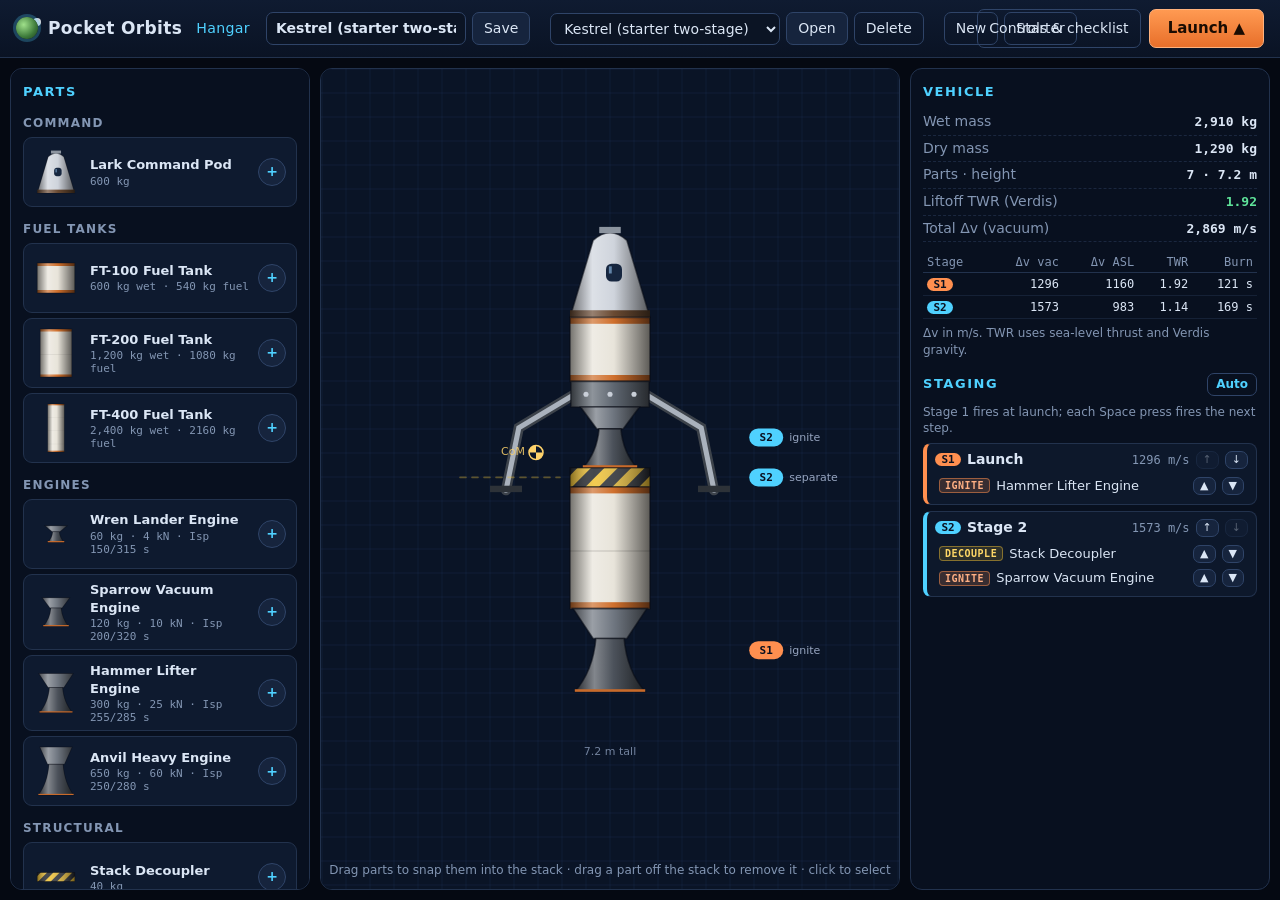
==== index.html @ 0698e521 "Pocket Orbits: browser spaceflight sandbox Build a rocket, launch it, stage into orbit, plan maneuve" ====
<!doctype html>
<html lang="en">
<head>
<meta charset="utf-8">
<meta name="viewport" content="width=device-width, initial-scale=1">
<title>Pocket Orbits</title>
<link rel="stylesheet" href="css/style.css">
</head>
<body>
<div id="app">

  <!-- ============================== HANGAR ============================== -->
  <section id="hangar" class="screen">
    <header class="bar">
      <div class="brand"><span class="logo"></span>Pocket Orbits <small>Hangar</small></div>
      <div class="design-controls">
        <input id="designName" maxlength="40" spellcheck="false" aria-label="Design name" placeholder="Design name">
        <button id="btnSave" title="Save this design in your browser (Ctrl+S)">Save</button>
        <span class="sep"></span>
        <select id="designSelect" aria-label="Saved designs and presets"></select>
        <button id="btnOpen">Open</button>
        <button id="btnDelete" class="ghost" title="Delete the selected saved design">Delete</button>
        <span class="sep"></span>
        <button id="btnNew" class="ghost">New</button>
        <button id="btnStarter" class="ghost" title="Load the ready-to-fly two-stage Kestrel">Starter</button>
      </div>
      <div class="bar-right">
        <button id="btnHelpH" class="ghost">Controls &amp; checklist</button>
        <button id="btnLaunch" class="primary">Launch ▲</button>
      </div>
    </header>
    <div class="hangar-body">
      <aside id="catalog" class="panel scroll"></aside>
      <main id="assembly">
        <canvas id="stackCanvas"></canvas>
        <div id="selToolbar" class="hidden">
          <button data-act="up" title="Move up (Alt+↑)">▲ Up</button>
          <button data-act="down" title="Move down (Alt+↓)">▼ Down</button>
          <button data-act="remove" class="danger" title="Remove (Delete)">✕ Remove</button>
        </div>
        <div class="assembly-hint">Drag parts to snap them into the stack · drag a part off the stack to remove it · click to select</div>
      </main>
      <aside id="info" class="panel scroll">
        <section><h2>Vehicle</h2><div id="stats"></div></section>
        <section><h2>Staging <button id="btnAutoStage" class="small ghost" title="Restore the default staging order">Auto</button></h2>
          <p class="note">Stage 1 fires at launch; each Space press fires the next step.</p>
          <div id="staging"></div></section>
        <section id="warnings"></section>
      </aside>
    </div>
    <div id="hangarToast" class="toast"></div>
    <canvas id="dragGhost" width="96" height="112"></canvas>
  </section>

  <!-- ============================== FLIGHT ============================== -->
  <section id="flight" class="screen hidden">
    <canvas id="view"></canvas>
    <div id="topbar">
      <div id="situation"></div>
      <div id="clock"></div>
      <div id="warpBox">
        <button id="wDown" title="Slower warp ( , )">◀◀</button>
        <div class="warp-mid"><b id="warpLabel">1×</b><small id="warpMode">real time</small></div>
        <button id="wUp" title="Faster warp ( . )">▶▶</button>
        <button id="wStop" class="small" title="Real time ( / )">1×</button>
        <div id="warpNote"></div>
      </div>
      <div class="top-right">
        <button id="btnSound" title="Sound on/off (U)">Sound · U</button>
        <button id="btnMap" title="Toggle map view (M)">Map · M</button>
        <button id="btnHelpF" title="Controls and checklist (H)">Help · H</button>
        <button id="btnMenu" title="Pause menu (Esc)">Menu · Esc</button>
      </div>
    </div>
    <div id="telemetry" class="panel hud"></div>
    <div id="stageStack" class="panel hud"></div>
    <div id="messages"></div>
    <div id="mapPanel" class="panel hud hidden"></div>
    <div id="nodePanel" class="panel hud hidden"></div>
    <div id="controls" class="panel hud">
      <div class="ctl dial-wrap"><canvas id="dial" width="150" height="150"></canvas><small>attitude · ◯ prograde · ⊗ retrograde</small></div>
      <div class="ctl throttle">
        <div class="ctl-title">Throttle <b id="throttleLabel">100%</b></div>
        <div class="thr-row">
          <div class="thr-gauge"><i id="throttleFill"></i></div>
          <input id="throttleSlider" type="range" min="0" max="100" value="100" orient="vertical" aria-label="Throttle">
          <div class="thr-btns">
            <button id="thrMax" title="Full throttle (Z)">MAX <small>Z</small></button>
            <button id="thrUp" title="Throttle up (W / ↑, Shift = fine)">▲ <small>W</small></button>
            <button id="thrDown" title="Throttle down (S / ↓, Shift = fine)">▼ <small>S</small></button>
            <button id="thrCut" title="Cut throttle (X)">CUT <small>X</small></button>
          </div>
        </div>
      </div>
      <div class="ctl attitude">
        <div class="ctl-title">Attitude</div>
        <div class="rot-row">
          <button id="rotL" title="Rotate left (A / ←)">⟲ <small>A</small></button>
          <button id="rotR" title="Rotate right (D / →)">⟳ <small>D</small></button>
        </div>
        <div id="sasButtons">
          <button data-mode="stability" title="Hold current attitude (T toggles)">STABILITY <small>T</small></button>
          <button data-mode="off" title="Free rotation">SAS OFF</button>
          <button data-mode="prograde" title="Point along velocity (P)">PROGRADE <small>P</small></button>
          <button data-mode="retrograde" title="Point against velocity (R)">RETROGRADE <small>R</small></button>
          <button data-mode="maneuver" class="wide" title="Point along the next maneuver burn (V)">MANEUVER <small>V</small></button>
        </div>
      </div>
      <button id="btnStage" class="stage-btn" title="Activate next stage (Space)">STAGE<small>Space</small></button>
    </div>
    <div id="outcome" class="modal hidden"></div>
    <div id="menu" class="modal hidden">
      <div class="card">
        <h2>Paused</h2>
        <label class="volume-row">Sound volume <input id="volumeSlider" type="range" min="0" max="100" value="80" aria-label="Sound volume"><b id="volumeLabel">80%</b></label>
        <div class="actions vertical">
          <button data-act="resume" class="primary">Resume</button>
          <button data-act="revert">Revert to launch</button>
          <button data-act="hangar">Back to hangar</button>
          <button data-act="help">Controls &amp; checklist</button>
        </div>
      </div>
    </div>
  </section>

  <!-- ============================== HELP ============================== -->
  <div id="help" class="modal hidden">
    <div class="card help-card scroll">
      <button class="close" data-close aria-label="Close">✕</button>
      <h2>Controls</h2>
      <div class="keys">
        <div><kbd>Space</kbd> Activate next stage</div>
        <div><kbd>W</kbd>/<kbd>S</kbd> or <kbd>↑</kbd>/<kbd>↓</kbd> Throttle up / down (<kbd>Shift</kbd> = fine)</div>
        <div><kbd>Z</kbd> Full throttle · <kbd>X</kbd> Cut throttle</div>
        <div><kbd>A</kbd>/<kbd>D</kbd> or <kbd>←</kbd>/<kbd>→</kbd> Rotate left / right</div>
        <div><kbd>T</kbd> Stability assist on/off · <kbd>P</kbd> Hold prograde · <kbd>R</kbd> Hold retrograde</div>
        <div><kbd>V</kbd> Hold maneuver burn · <kbd>Del</kbd> Delete selected maneuver node</div>
        <div><kbd>U</kbd> Sound on/off (volume in the <kbd>Esc</kbd> menu)</div>
        <div><kbd>.</kbd> Faster warp · <kbd>,</kbd> Slower warp · <kbd>/</kbd> Real time</div>
        <div><kbd>M</kbd> Map view · <kbd>Tab</kbd> Map focus · <kbd>N</kbd> Next target</div>
        <div>Wheel or <kbd>+</kbd>/<kbd>−</kbd> Zoom · <kbd>H</kbd> This help · <kbd>Esc</kbd> Pause menu</div>
      </div>
      <p class="note">Time warp above 4× only works while coasting outside the atmosphere. It slows down by itself before
        sphere-of-influence changes, atmospheric entry, the ground and the start of a planned maneuver burn.</p>

      <h2>Maneuver nodes</h2>
      <ul>
        <li>In the map (<kbd>M</kbd>), <b>click your trajectory</b> to add a node there. Its dashed path shows the orbit after the burn,
          with apoapsis, periapsis and moon encounters, computed with the same rules as flight.</li>
        <li>Drag the green <b>prograde/retrograde</b> or cyan <b>radial</b> handles: the farther you pull, the faster Δv changes.
          Or use the node panel's buttons (hold to repeat) and type exact values.</li>
        <li>Drag the node itself along the path, or use the time buttons (±1 s … ± one orbit), to move it in time.</li>
        <li>Click the planned (dashed) path to chain another node, e.g. plan the capture at the moon before leaving.</li>
        <li>With a moon targeted, <b>Create transfer node</b> places a Hohmann burn at the next good moment.</li>
        <li>To fly it: <b>Warp to burn</b> (warp stops 10 s before the burn starts), press <kbd>V</kbd> to hold the burn direction
          (blue marker on the dial), and throttle up when “Start burn” says NOW. Remaining Δv counts down; cut the throttle
          near zero and the node removes itself.</li>
      </ul>

      <h2>Flight checklist — Kestrel starter</h2>
      <h3>1 · Reach orbit</h3>
      <ol>
        <li>In the hangar press <b>Launch ▲</b>. Throttle starts at 100%.</li>
        <li>Press <kbd>Space</kbd>: the Hammer engine lights and you lift off.</li>
        <li>At <b>500 m</b> altitude hold <kbd>D</kbd> until the attitude dial reads <b>25° R</b>, then let go. Stability assist holds the tilt.</li>
        <li>When the green prograde marker on the dial swings up to the yellow needle (about 1.5 km), press <kbd>P</kbd>. The rocket now gravity-turns on its own.</li>
        <li>Watch <b>APOAPSIS</b>. When it reaches <b>30 km</b> (about T+1:40, 11 km up), press <kbd>X</kbd>.</li>
        <li>Above 15 km press <kbd>.</kbd> to warp toward apoapsis. Return to real time when the apoapsis timer shows ~15 s.</li>
        <li>About <b>5–10 s before apoapsis</b> (still holding prograde) press <kbd>Z</kbd>. Cut with <kbd>X</kbd> as soon as <b>PERIAPSIS</b> passes <b>20 km</b>. You are in orbit (about 30 × 20 km). The booster keeps its leftover fuel for the next burn.</li>
      </ol>
      <h3>2 · Intercept the inner moon, Pock</h3>
      <ol>
        <li>Press <kbd>M</kbd> for the map and click <b>Pock</b> (or <kbd>N</kbd>) to target it.</li>
        <li>The map panel shows the phase angle and “Transfer burn ≈ 170 m/s prograde in …”. Warp until that countdown is a few seconds.</li>
        <li><kbd>P</kbd> then <kbd>Z</kbd>. Press <kbd>Space</kbd> when the booster runs dry (the Sparrow takes over).</li>
        <li>When the trajectory shows <b>Encounter Pock</b>, slow the throttle (<kbd>S</kbd>) and keep burning until the orange Pock periapsis reads <b>3–9 km</b>. Then <kbd>X</kbd>.</li>
        <li>Warp freely: it backs off automatically before the sphere-of-influence boundary.</li>
      </ol>
      <h3>3 · Enter lunar orbit and land</h3>
      <ol>
        <li>After “Entered Pock’s sphere of influence”, warp until the periapsis timer reads ~40 s.</li>
        <li><kbd>R</kbd> (retrograde) and <kbd>Z</kbd>: burn until an apoapsis appears below ~15 km. Pock’s gravity reaches only ~21 km up. <kbd>X</kbd>.</li>
        <li>To deorbit: <kbd>R</kbd>, <kbd>Z</kbd> until <b>PERIAPSIS</b> is below −3 km, then <kbd>X</kbd>.</li>
        <li>Warp down (it slows near the ground). Keep retrograde hold. At about <b>500 m RADAR</b>, throttle up and keep the descent rate near RADAR ÷ 10.</li>
        <li>Below ~50 m, once horizontal speed is under 1 m/s: <kbd>T</kbd> (stability), stand upright with <kbd>A</kbd>/<kbd>D</kbd> and settle down slowly.</li>
        <li>Safe touchdown with legs: descent ≤ 6 m/s, horizontal ≤ 3 m/s, tilt ≤ 12°, ground slope ≤ 25° (the HUD's <b>GROUND</b> row shows slope).</li>
      </ol>
      <p class="note">Crashed? Press <b>Revert to launch</b> or <b>Back to hangar</b> on the result card, or open the <kbd>Esc</kbd> menu.</p>
    </div>
  </div>
</div>

<script src="js/config.js"></script>
<script src="js/orbit.js"></script>
<script src="js/system.js"></script>
<script src="js/planets.js"></script>
<script src="js/craft.js"></script>
<script src="js/coast.js"></script>
<script src="js/maneuver.js"></script>
<script src="js/sim.js"></script>
<script src="js/render.js"></script>
<script src="js/audio.js"></script>
<script src="js/hangar.js"></script>
<script src="js/flightui.js"></script>
<script src="js/main.js"></script>
</body>
</html>
---- css/style.css ----
:root {
  --bg: #050912;
  --panel: rgba(10, 18, 34, 0.88);
  --panel-solid: #0c1628;
  --line: #22324d;
  --line-2: #2f4468;
  --text: #dbe6f5;
  --dim: #8396b3;
  --accent: #4fd1ff;
  --accent-2: #ff8f4f;
  --good: #5fe39a;
  --warn: #ffc14d;
  --bad: #ff5d5d;
  --mono: "JetBrains Mono", "SFMono-Regular", ui-monospace, Menlo, Consolas, monospace;
  --sans: "Inter", system-ui, -apple-system, "Segoe UI", Roboto, sans-serif;
}

* { box-sizing: border-box; }
html, body { margin: 0; height: 100%; background: var(--bg); color: var(--text); font: 14px/1.4 var(--sans); overflow: hidden; }
.hidden { display: none !important; }
.screen { position: fixed; inset: 0; }
button, select, input { font: inherit; color: inherit; }
button {
  background: #16243d; border: 1px solid var(--line-2); border-radius: 7px; padding: 6px 11px; cursor: pointer;
  transition: background .12s, border-color .12s, transform .05s;
}
button:hover:not(:disabled) { background: #1d3152; border-color: #45608c; }
button:active:not(:disabled), button.pressed { transform: translateY(1px); background: #243a60; }
button:disabled { opacity: .35; cursor: default; }
button.primary { background: linear-gradient(#ff9a52, #e86f2a); border-color: #ffb27d; color: #1a0c02; font-weight: 700; }
button.primary:hover { background: linear-gradient(#ffab6d, #f07a35); }
button.ghost { background: transparent; }
button.small { padding: 2px 8px; font-size: 12px; }
button.icon { padding: 1px 6px; font-size: 11px; line-height: 1.3; }
button.danger:hover { border-color: var(--bad); color: #ffb3b3; }
button.active { background: #133a52; border-color: var(--accent); color: #c9f1ff; }
select, input[type=text], input:not([type]) {
  background: #0b1424; border: 1px solid var(--line-2); border-radius: 7px; padding: 6px 9px;
}
small { color: var(--dim); }
kbd { font: 12px var(--mono); background: #18263f; border: 1px solid #36507a; border-bottom-width: 2px; border-radius: 4px; padding: 0 5px; }
.panel { background: var(--panel); border: 1px solid var(--line); border-radius: 12px; backdrop-filter: blur(6px); }
.scroll { overflow: auto; }
.note { color: var(--dim); font-size: 12px; margin: 6px 0; }
.note.warn { color: var(--warn); }
.good { color: var(--good); } .warn { color: var(--warn); } .bad { color: var(--bad); }

/* ------------------------------------------------------------ hangar */
.bar {
  position: absolute; top: 0; left: 0; right: 0; height: 58px; display: flex; align-items: center; gap: 16px; padding: 0 16px;
  background: linear-gradient(#0f1b31, #0a1324); border-bottom: 1px solid var(--line);
}
.brand { font-weight: 800; letter-spacing: .02em; font-size: 17px; display: flex; align-items: center; gap: 10px; white-space: nowrap; }
.brand small { font-weight: 500; color: var(--accent); margin-left: 4px; }
.logo { width: 22px; height: 22px; border-radius: 50%; background: radial-gradient(circle at 35% 35%, #9fe08a, #3d7a3a 60%, #1b3a20); box-shadow: 0 0 0 3px rgba(79,209,255,.25), 10px -6px 0 -7px #cfd4dc; }
.design-controls { display: flex; align-items: center; gap: 6px; flex: 1; min-width: 0; }
.design-controls input { width: 200px; font-weight: 600; }
.design-controls select { max-width: 230px; }
.sep { width: 1px; height: 24px; background: var(--line); margin: 0 4px; }
.bar-right { display: flex; gap: 8px; }
#btnLaunch { padding: 8px 18px; font-size: 15px; }

.hangar-body { position: absolute; top: 58px; bottom: 0; left: 0; right: 0; display: grid; grid-template-columns: 300px 1fr 360px; gap: 10px; padding: 10px; }
#catalog, #info { padding: 10px 12px; }
#catalog h2, #info h2 { font-size: 13px; text-transform: uppercase; letter-spacing: .12em; color: var(--accent); margin: 4px 0 8px; display: flex; align-items: center; justify-content: space-between; }
#catalog h3 { font-size: 12px; color: var(--dim); text-transform: uppercase; letter-spacing: .1em; margin: 14px 0 4px; }
.part-card {
  display: grid; grid-template-columns: 50px 1fr 30px; gap: 8px; align-items: center; padding: 6px 8px; margin: 5px 0;
  background: #0e1a2f; border: 1px solid var(--line); border-radius: 9px; cursor: grab; user-select: none; touch-action: none;
}
.part-card:hover { border-color: #3d5c8c; background: #12223c; }
.part-card canvas.thumb { width: 48px; height: 56px; }
.pc-name { font-weight: 600; font-size: 13px; }
.pc-stats { font: 11px var(--mono); color: var(--dim); }
.part-card .add { width: 28px; height: 28px; padding: 0; border-radius: 50%; font-weight: 700; color: var(--accent); }
.hint { color: var(--dim); font-size: 12px; }
body.dragging, body.dragging * { cursor: grabbing !important; }
#dragGhost { position: fixed; display: none; pointer-events: none; z-index: 50; width: 48px; height: 56px; filter: drop-shadow(0 4px 10px rgba(0,0,0,.6)); }

#assembly { position: relative; border-radius: 12px; overflow: hidden; border: 1px solid var(--line); }
#stackCanvas { position: absolute; inset: 0; display: block; touch-action: none; }
#selToolbar { position: absolute; top: 12px; left: 50%; transform: translateX(-50%); display: flex; gap: 6px; background: var(--panel); padding: 6px; border-radius: 10px; border: 1px solid var(--line); }
.assembly-hint { position: absolute; bottom: 10px; left: 0; right: 0; text-align: center; font-size: 12px; color: var(--dim); pointer-events: none; }

#info section { margin-bottom: 14px; }
.kv { display: flex; justify-content: space-between; align-items: baseline; gap: 8px; padding: 3px 0; border-bottom: 1px dashed rgba(60,85,125,.35); }
.kv span { color: var(--dim); }
.kv b { font: 600 13px var(--mono); }
table.dv { width: 100%; border-collapse: collapse; margin-top: 10px; font: 12px var(--mono); }
table.dv th { color: var(--dim); font-weight: 500; text-align: right; padding: 3px 4px; border-bottom: 1px solid var(--line); }
table.dv td { text-align: right; padding: 4px; border-bottom: 1px solid rgba(40,60,90,.4); }
table.dv th:first-child, table.dv td:first-child { text-align: left; }
.badge { display: inline-block; min-width: 26px; text-align: center; border-radius: 9px; padding: 0 6px; color: #0a1020; font: 700 11px var(--mono); }
.stage-step { border: 1px solid var(--line); border-left: 4px solid var(--c); border-radius: 8px; padding: 6px 8px; margin: 6px 0; background: #0d182b; }
.step-head { display: flex; align-items: center; gap: 6px; margin-bottom: 4px; }
.step-title { font-weight: 600; flex: 1; }
.step-dv { font: 12px var(--mono); color: var(--dim); }
.stage-item { display: flex; align-items: center; gap: 6px; padding: 3px 4px; border-radius: 6px; }
.stage-item:hover { background: #142744; }
.si-name { flex: 1; font-size: 13px; }
.tag { flex-shrink: 0; white-space: nowrap; font: 700 10px var(--mono); padding: 1px 5px; border-radius: 4px; letter-spacing: .05em; }
.tag.ignite { background: rgba(255,143,79,.18); color: #ffb084; border: 1px solid rgba(255,143,79,.5); }
.tag.decouple { background: rgba(241,194,50,.14); color: #ffd866; border: 1px solid rgba(241,194,50,.45); }
#warnings div { font-size: 12px; padding: 6px 8px; border-radius: 7px; margin: 5px 0; }
.warn-bad { background: rgba(255,93,93,.12); border: 1px solid rgba(255,93,93,.45); color: #ffc0c0; }
.warn-warn { background: rgba(255,193,77,.1); border: 1px solid rgba(255,193,77,.4); color: #ffe0a3; }
.warn-info { background: rgba(79,209,255,.07); border: 1px solid rgba(79,209,255,.3); color: #bfe9ff; }
.toast { position: fixed; bottom: 22px; left: 50%; transform: translate(-50%, 20px); opacity: 0; transition: .2s; background: #13233e; border: 1px solid var(--line-2); padding: 8px 16px; border-radius: 9px; pointer-events: none; z-index: 40; }
.toast.show { opacity: 1; transform: translate(-50%, 0); }
.toast.good { border-color: var(--good); } .toast.bad { border-color: var(--bad); } .toast.warn { border-color: var(--warn); }

/* ------------------------------------------------------------ flight */
#view { position: absolute; inset: 0; width: 100%; height: 100%; display: block; touch-action: none; }
#topbar { position: absolute; top: 10px; left: 12px; right: 12px; display: flex; align-items: flex-start; gap: 12px; pointer-events: none; }
#topbar > * { pointer-events: auto; }
#situation { background: var(--panel); border: 1px solid var(--line); border-radius: 10px; padding: 7px 12px; font-weight: 700; min-width: 250px; }
#clock { background: var(--panel); border: 1px solid var(--line); border-radius: 10px; padding: 7px 12px; font: 600 13px var(--mono); }
#warpBox { position: relative; display: flex; align-items: center; gap: 6px; background: var(--panel); border: 1px solid var(--line); border-radius: 10px; padding: 4px 6px; margin: 0 auto; }
#warpBox.warping { border-color: var(--accent); box-shadow: 0 0 14px rgba(79,209,255,.25); }
.warp-mid { display: flex; flex-direction: column; align-items: center; min-width: 76px; line-height: 1.1; }
.warp-mid b { font: 700 16px var(--mono); }
.warp-mid small { font-size: 10px; text-transform: uppercase; letter-spacing: .08em; }
#warpNote { position: absolute; top: 100%; left: 50%; transform: translateX(-50%); margin-top: 4px; white-space: nowrap; font-size: 11px; color: var(--warn); text-shadow: 0 1px 2px #000; }
.top-right { display: flex; gap: 6px; }
.top-right button { background: var(--panel); }
.top-right button.muted { color: var(--dim); text-decoration: line-through; }
.volume-row { display: flex; align-items: center; gap: 10px; margin: 4px 0 6px; color: var(--dim); }
.volume-row input { flex: 1; accent-color: var(--accent); }
.volume-row b { font: 600 12px var(--mono); color: var(--text); min-width: 40px; text-align: right; }

.hud { position: absolute; padding: 10px 12px; }
#telemetry { top: 62px; left: 12px; width: 268px; font-size: 12px; }
.t-row { display: flex; justify-content: space-between; align-items: baseline; padding: 1.5px 0; }
.t-row span { color: var(--dim); font: 600 11px var(--mono); letter-spacing: .06em; }
.t-row b { font: 600 13px var(--mono); }
.t-row b small { font-weight: 400; margin-left: 4px; }
.t-row.hot b { color: var(--warn); }
.t-row.warn b { color: var(--warn); }
.t-row.ok b { color: var(--good); }
.t-sep { height: 1px; background: var(--line); margin: 6px 0; }
.t-bar { height: 6px; background: #0a1322; border: 1px solid var(--line); border-radius: 4px; margin: 2px 0 5px; overflow: hidden; }
.t-bar i { display: block; height: 100%; background: var(--accent); }
.t-bar.fuel i { background: linear-gradient(90deg, #4fd1ff, #5fe39a); }
.t-bar.low i { background: var(--bad); }
.t-bar.thr i { background: linear-gradient(90deg, #ff8f4f, #ffd36b); }

#stageStack { top: 62px; right: 12px; width: 210px; font-size: 12px; }
#stageStack h4, #mapPanel h4 { margin: 0 0 6px; font-size: 11px; color: var(--accent); text-transform: uppercase; letter-spacing: .12em; }
#stageStack .st { border: 1px solid var(--line); border-radius: 8px; padding: 5px 7px; margin: 5px 0; opacity: .75; }
#stageStack .st.next { opacity: 1; border-color: var(--accent-2); background: rgba(255,143,79,.08); }
#stageStack .st.active { opacity: 1; border-color: rgba(95,227,154,.5); }
#stageStack .st div { margin-top: 3px; line-height: 1.7; }
.st-empty { color: var(--dim); }
#flight.view-map #stageStack { display: none; }

#mapPanel { top: 62px; right: 12px; width: 290px; font-size: 12px; }
#mapPanel .kv b { font-size: 12px; }
.btnrow { display: flex; flex-wrap: wrap; gap: 4px; margin: 4px 0 8px; }
.btnrow button { padding: 3px 8px; font-size: 12px; }
#mapPanel h4 { margin-top: 10px; }

#nodePanel { left: 12px; bottom: 12px; width: 312px; font-size: 12px; }
#nodePanel h4 { margin: 0; font-size: 11px; color: #8fb8ff; text-transform: uppercase; letter-spacing: .12em; }
#nodePanel h4 span { color: var(--dim); letter-spacing: .04em; margin-left: 4px; }
.np-head { display: flex; justify-content: space-between; align-items: center; margin-bottom: 6px; }
.np-nav { display: flex; gap: 4px; }
#nodePanel .kv b { font-size: 12px; }
#nodePanel .kv.hot b { color: var(--accent-2); animation: blink .8s steps(2) infinite; }
#nodePanel .kv.enc b { color: var(--warn); }
#nodePanel .kv.warn b { color: var(--bad); }
@keyframes blink { 50% { opacity: .35; } }
.np-lbl { display: flex; justify-content: space-between; align-items: baseline; margin: 8px 0 3px; font: 600 11px var(--mono); letter-spacing: .06em; text-transform: uppercase; color: var(--dim); }
.np-lbl .c-pro { color: #9dff6b; } .np-lbl .c-rad { color: #5ee6ff; }
.np-lbl b { color: var(--text); font-weight: 600; }
.np-row { display: flex; gap: 3px; align-items: stretch; }
.np-row button { flex: 1; padding: 3px 0; font: 600 11px var(--mono); min-width: 0; }
.np-row input { width: 74px; text-align: right; font: 600 12px var(--mono); padding: 3px 6px; background: #0b1424; border: 1px solid var(--line-2); border-radius: 6px; color: var(--text); }
.np-row.time button { font-size: 10px; }
.np-actions { display: flex; gap: 5px; margin-top: 10px; }
.np-actions button { flex: 1; padding: 5px 4px; font-size: 12px; }
.np-actions button small { display: block; font-size: 9px; }
#npHold.active { border-color: #5ea2ff; background: #16305e; color: #d5e6ff; }
button.primary-soft { border-color: #5ea2ff; background: #14305e; color: #d5e6ff; }
#flight.view-map #telemetry { max-height: calc(100vh - 470px); overflow: hidden; }

#messages { position: absolute; top: 74px; left: 50%; transform: translateX(-50%); display: flex; flex-direction: column; align-items: center; gap: 6px; pointer-events: none; }
.msg { background: rgba(10,18,34,.9); border: 1px solid var(--line-2); border-radius: 8px; padding: 6px 14px; font-weight: 600; font-size: 13px; }
.msg.good { border-color: var(--good); color: #c9ffe0; }
.msg.warn { border-color: var(--warn); color: #ffe3a6; }
.msg.bad { border-color: var(--bad); color: #ffc2c2; }

#controls { bottom: 12px; left: 50%; transform: translateX(-50%); display: flex; gap: 14px; align-items: stretch; padding: 10px 14px; }
.ctl { display: flex; flex-direction: column; gap: 6px; }
.ctl-title { font: 600 11px var(--mono); color: var(--dim); letter-spacing: .08em; text-transform: uppercase; display: flex; justify-content: space-between; gap: 10px; }
.ctl-title b { color: var(--text); }
.dial-wrap { align-items: center; }
.dial-wrap small { font-size: 10px; }
#dial { width: 150px; height: 150px; }
.thr-row { display: flex; gap: 8px; align-items: stretch; height: 132px; }
.thr-gauge { width: 16px; background: #0a1322; border: 1px solid var(--line); border-radius: 6px; position: relative; overflow: hidden; }
.thr-gauge i { position: absolute; left: 0; right: 0; bottom: 0; background: linear-gradient(0deg, #ff8f4f, #ffd36b); }
#throttleSlider { writing-mode: vertical-lr; direction: rtl; width: 22px; height: 100%; accent-color: var(--accent-2); }
.thr-btns { display: flex; flex-direction: column; gap: 4px; }
.thr-btns button, .rot-row button, #sasButtons button { font: 600 11px var(--mono); padding: 4px 8px; }
.thr-btns button small, .rot-row button small, #sasButtons button small, .stage-btn small { display: block; font-size: 9px; color: var(--dim); }
.thr-btns button { flex: 1; min-width: 58px; }
.rot-row { display: flex; gap: 6px; }
.rot-row button { flex: 1; font-size: 16px; }
#sasButtons { display: grid; grid-template-columns: 1fr 1fr; gap: 4px; }
#sasButtons .wide { grid-column: span 2; }
#sasButtons button[data-mode=maneuver].active { border-color: #5ea2ff; background: #16305e; color: #d5e6ff; }
.stage-btn {
  width: 110px; border-radius: 12px; font: 800 17px var(--mono); letter-spacing: .06em; color: #1a0c02;
  background: radial-gradient(circle at 50% 35%, #ffb27d, #e86f2a 70%); border: 2px solid #ffc8a3;
  box-shadow: 0 0 18px rgba(255,143,79,.35);
}
.stage-btn small { color: #4a2006 !important; }
.stage-btn:hover:not(:disabled) { background: radial-gradient(circle at 50% 35%, #ffc49b, #f07a35 70%); }

/* ------------------------------------------------------------ modals */
.modal { position: fixed; inset: 0; background: rgba(2,5,12,.6); display: flex; align-items: center; justify-content: center; z-index: 30; }
/* the result card sits high so the craft at screen centre stays visible */
#outcome { align-items: flex-start; padding-top: 58px; background: linear-gradient(rgba(2,5,12,.55), rgba(2,5,12,0) 60%); }
.card { position: relative; background: var(--panel-solid); border: 1px solid var(--line-2); border-radius: 16px; padding: 22px 26px; min-width: 340px; max-width: 520px; box-shadow: 0 20px 60px rgba(0,0,0,.6); }
.card h2 { margin: 0 0 12px; font-size: 22px; letter-spacing: .02em; }
.card.oc-ok { border-color: var(--good); box-shadow: 0 0 40px rgba(95,227,154,.2), 0 20px 60px rgba(0,0,0,.6); }
.card.oc-ok h2 { color: var(--good); }
.card.oc-bad { border-color: var(--bad); box-shadow: 0 0 40px rgba(255,93,93,.2), 0 20px 60px rgba(0,0,0,.6); }
.card.oc-bad h2 { color: var(--bad); }
.oc-kicker { font: 600 11px var(--mono); color: var(--dim); text-transform: uppercase; letter-spacing: .14em; margin-bottom: 2px; }
.card .kv small { min-width: 96px; text-align: right; }
.reasons { margin: 12px 0 0; padding-left: 18px; color: #ffc0c0; }
.actions { display: flex; gap: 8px; margin-top: 18px; flex-wrap: wrap; }
.actions.vertical { flex-direction: column; }
.actions button { padding: 8px 14px; }
.help-card { max-width: 760px; max-height: 88vh; width: 92vw; }
.help-card h2 { font-size: 18px; color: var(--accent); margin-top: 6px; }
.help-card h3 { font-size: 14px; margin: 14px 0 4px; color: var(--accent-2); }
.help-card ol { margin: 4px 0; padding-left: 22px; }
.help-card li { margin: 4px 0; }
.keys { display: grid; grid-template-columns: 1fr 1fr; gap: 6px 18px; font-size: 13px; }
.close { position: absolute; top: 12px; right: 12px; padding: 2px 9px; }

@media (max-width: 1250px) {
  .hangar-body { grid-template-columns: 250px 1fr 300px; }
  .design-controls input { width: 140px; }
  #stageStack, #mapPanel { width: 200px; }
  #telemetry { width: 230px; }
}
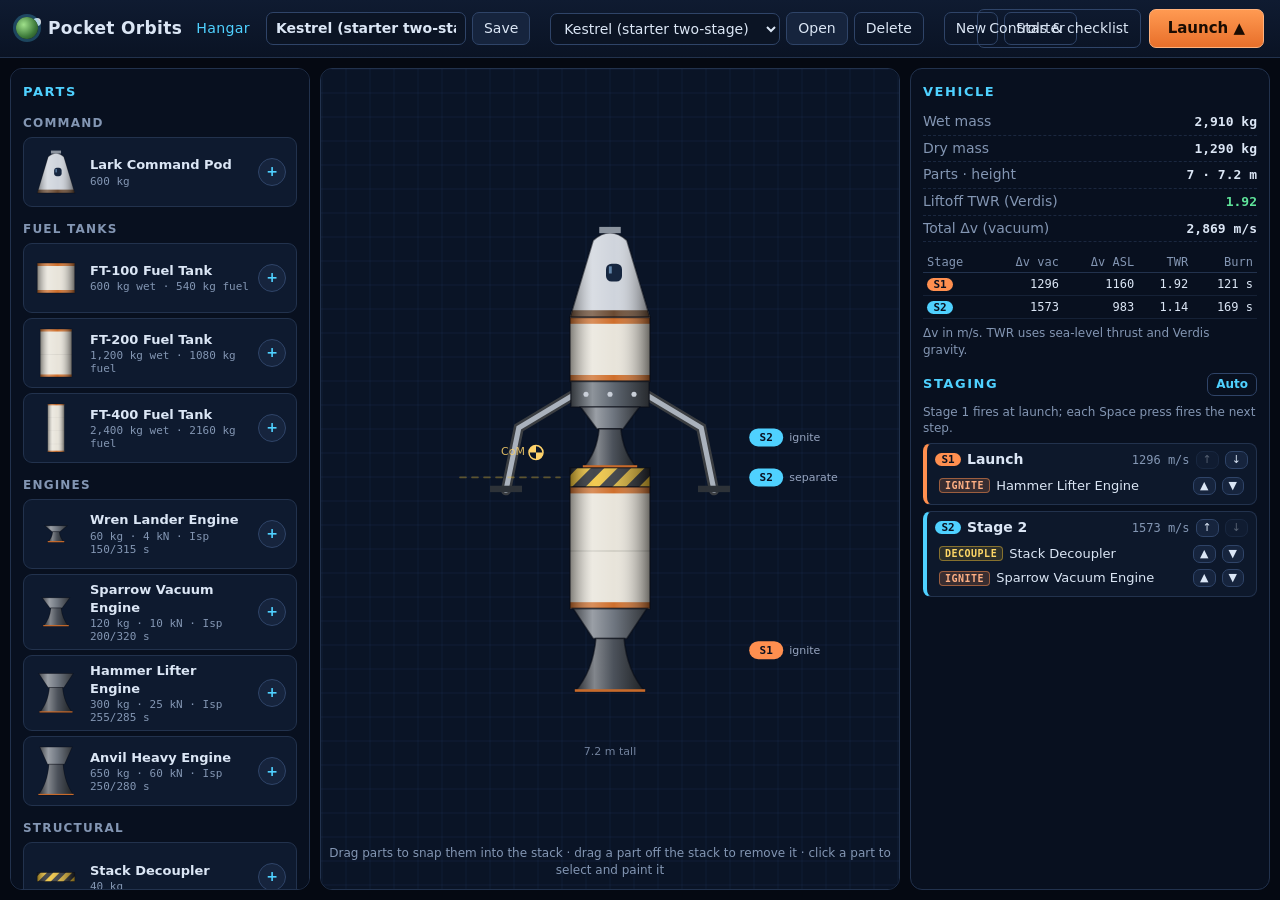
==== commit 1e87816b: "Add part painting; remove the transfer-node shortcut Painting: - Every part has a main and an accent" ====
--- a/index.html
+++ b/index.html
@@ -38,9 +38,10 @@
           <button data-act="down" title="Move down (Alt+↓)">▼ Down</button>
           <button data-act="remove" class="danger" title="Remove (Delete)">✕ Remove</button>
         </div>
-        <div class="assembly-hint">Drag parts to snap them into the stack · drag a part off the stack to remove it · click to select</div>
+        <div class="assembly-hint">Drag parts to snap them into the stack · drag a part off the stack to remove it · click a part to select and paint it</div>
       </main>
       <aside id="info" class="panel scroll">
+        <section id="paintSection" class="hidden"></section>
         <section><h2>Vehicle</h2><div id="stats"></div></section>
         <section><h2>Staging <button id="btnAutoStage" class="small ghost" title="Restore the default staging order">Auto</button></h2>
           <p class="note">Stage 1 fires at launch; each Space press fires the next step.</p>
@@ -151,7 +152,9 @@
           Or use the node panel's buttons (hold to repeat) and type exact values.</li>
         <li>Drag the node itself along the path, or use the time buttons (±1 s … ± one orbit), to move it in time.</li>
         <li>Click the planned (dashed) path to chain another node, e.g. plan the capture at the moon before leaving.</li>
-        <li>With a moon targeted, <b>Create transfer node</b> places a Hohmann burn at the next good moment.</li>
+        <li>To reach a moon, target it: the map panel shows the phase angle and when to burn. Click your path where you will be
+          at that moment (the node panel's “Node in” tells you), give the node about the suggested prograde Δv, then fine-tune
+          until the dashed path shows the encounter.</li>
         <li>To fly it: <b>Warp to burn</b> (warp stops 10 s before the burn starts), press <kbd>V</kbd> to hold the burn direction
           (blue marker on the dial), and throttle up when “Start burn” says NOW. Remaining Δv counts down; cut the throttle
           near zero and the node removes itself.</li>
@@ -195,6 +198,7 @@
 <script src="js/system.js"></script>
 <script src="js/planets.js"></script>
 <script src="js/craft.js"></script>
+<script src="js/paint.js"></script>
 <script src="js/coast.js"></script>
 <script src="js/maneuver.js"></script>
 <script src="js/sim.js"></script>
--- a/css/style.css
+++ b/css/style.css
@@ -83,6 +83,27 @@
 .assembly-hint { position: absolute; bottom: 10px; left: 0; right: 0; text-align: center; font-size: 12px; color: var(--dim); pointer-events: none; }
 
 #info section { margin-bottom: 14px; }
+#paintSection { border: 1px solid var(--line-2); border-radius: 10px; padding: 8px 10px; background: #0d182b; }
+#paintSection h2 span span { color: var(--text); text-transform: none; letter-spacing: 0; font-weight: 600; }
+.pp-row { display: flex; align-items: center; gap: 8px; margin: 6px 0; }
+.pp-lbl { width: 54px; flex-shrink: 0; font: 600 11px var(--mono); color: var(--dim); text-transform: uppercase; letter-spacing: .05em; }
+.swatches { display: flex; flex-wrap: wrap; gap: 3px; flex: 1; }
+.sw { width: 16px; height: 16px; padding: 0; border-radius: 4px; background: var(--c); border: 1px solid rgba(255,255,255,.18); }
+.sw:hover:not(:disabled) { background: var(--c); border-color: #fff; transform: scale(1.15); }
+.sw.active { outline: 2px solid var(--accent); outline-offset: 1px; }
+.pp-row input[type=color] { width: 26px; height: 26px; padding: 0; border: 1px solid var(--line-2); border-radius: 6px; background: none; cursor: pointer; }
+.pp-row.stacked { flex-direction: column; align-items: flex-start; gap: 4px; }
+.pp-row.hidden { display: none; }
+.pp-patterns { display: flex; flex-wrap: wrap; gap: 3px; }
+.pat { display: flex; flex-direction: column; align-items: center; width: 41px; padding: 3px 0 2px; gap: 1px; }
+.pat canvas { width: 20px; height: 28px; }
+.pat span { font-size: 9.5px; color: var(--dim); }
+.pat.active { border-color: var(--accent); background: #133a52; }
+.pat.active span { color: #c9f1ff; }
+.pp-apply button { flex: 1; font-size: 12px; padding: 4px 6px; }
+.pp-liveries { display: flex; flex-wrap: wrap; gap: 4px; }
+.pp-liveries button { font-size: 12px; padding: 3px 7px; display: flex; align-items: center; gap: 5px; }
+.pp-liveries i { width: 12px; height: 12px; border-radius: 50%; border: 1px solid rgba(255,255,255,.3); }
 .kv { display: flex; justify-content: space-between; align-items: baseline; gap: 8px; padding: 3px 0; border-bottom: 1px dashed rgba(60,85,125,.35); }
 .kv span { color: var(--dim); }
 .kv b { font: 600 13px var(--mono); }
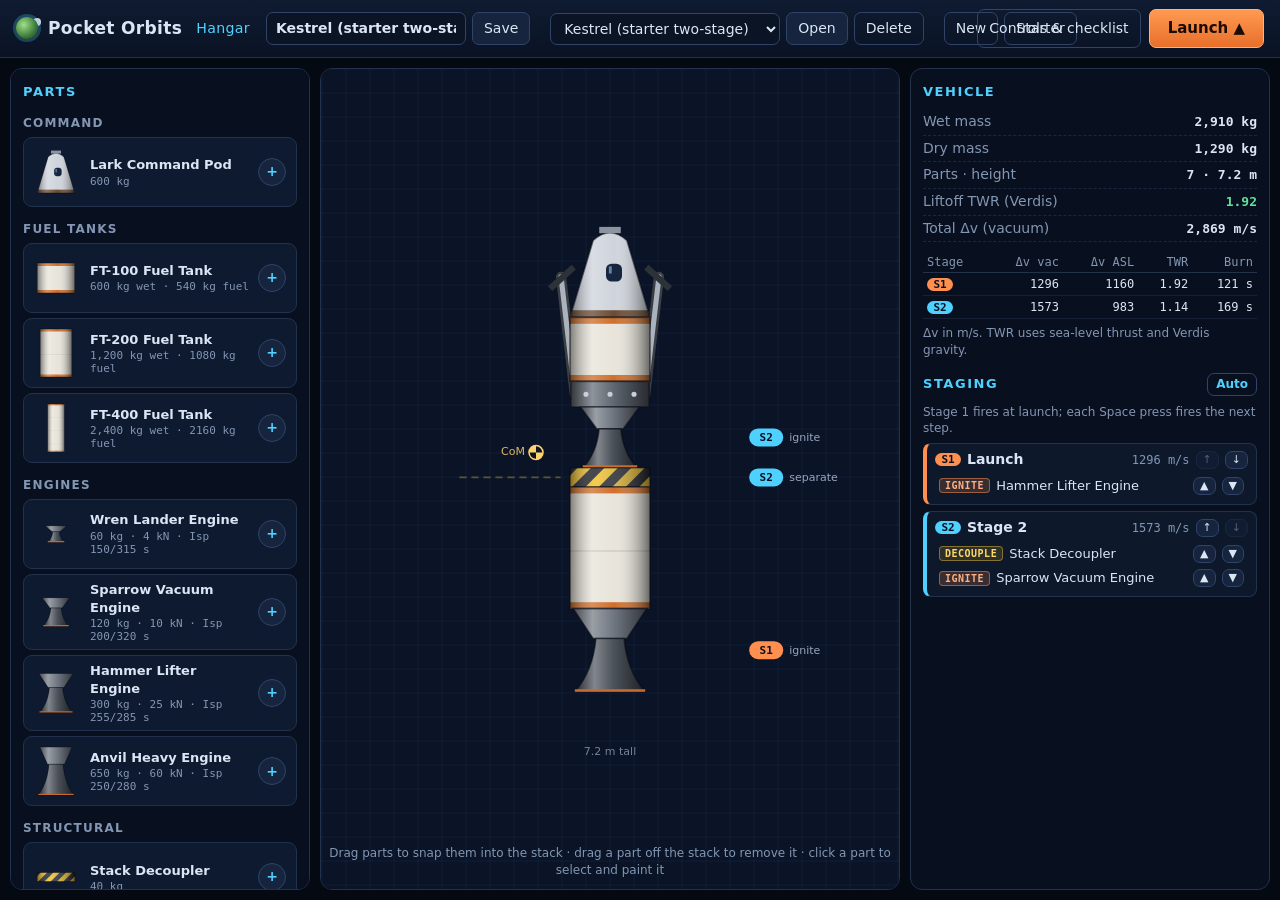
==== commit f4cf4662: "Add cautions and warnings, declutter the map, fold landing legs - Alerts: a dry stage (message, puls" ====
--- a/index.html
+++ b/index.html
@@ -56,6 +56,7 @@
   <!-- ============================== FLIGHT ============================== -->
   <section id="flight" class="screen hidden">
     <canvas id="view"></canvas>
+    <div id="vignette" aria-hidden="true"></div>
     <div id="topbar">
       <div id="situation"></div>
       <div id="clock"></div>
@@ -75,7 +76,10 @@
     </div>
     <div id="telemetry" class="panel hud"></div>
     <div id="stageStack" class="panel hud"></div>
-    <div id="messages"></div>
+    <div id="hudCenter">
+      <div id="alerts" role="status" aria-live="assertive"></div>
+      <div id="messages" aria-live="polite"></div>
+    </div>
     <div id="mapPanel" class="panel hud hidden"></div>
     <div id="nodePanel" class="panel hud hidden"></div>
     <div id="controls" class="panel hud">
@@ -143,6 +147,17 @@
       </div>
       <p class="note">Time warp above 4× only works while coasting outside the atmosphere. It slows down by itself before
         sphere-of-influence changes, atmospheric entry, the ground and the start of a planned maneuver burn.</p>
+
+      <h2>Cautions and warnings</h2>
+      <ul>
+        <li><b>Cautions</b> appear as amber ⚠ strips under the warp control, with a two-tone chime: <i>Stage empty</i> (the
+          <b>STAGE</b> button pulses too), <i>Low fuel</i>, and near the ground <i>Sink rate</i>, <i>Drift</i>, <i>Tilt</i> and
+          <i>Steep ground</i>.</li>
+        <li>A <b>warning</b> is red: the screen edges flash and it beeps. <i>Sink rate · burn now</i> means that even at
+          full thrust you will only just slow to a safe touchdown speed before the ground.</li>
+        <li>HUD rows that need attention get a ⚠ and turn amber or red. <b>PERIAPSIS</b> gets a ✓ once the orbit clears the
+          atmosphere (or the surface).</li>
+      </ul>
 
       <h2>Maneuver nodes</h2>
       <ul>
@@ -184,7 +199,7 @@
         <li>After “Entered Pock’s sphere of influence”, warp until the periapsis timer reads ~40 s.</li>
         <li><kbd>R</kbd> (retrograde) and <kbd>Z</kbd>: burn until an apoapsis appears below ~15 km. Pock’s gravity reaches only ~21 km up. <kbd>X</kbd>.</li>
         <li>To deorbit: <kbd>R</kbd>, <kbd>Z</kbd> until <b>PERIAPSIS</b> is below −3 km, then <kbd>X</kbd>.</li>
-        <li>Warp down (it slows near the ground). Keep retrograde hold. At about <b>500 m RADAR</b>, throttle up and keep the descent rate near RADAR ÷ 10.</li>
+        <li>Warp down (it slows near the ground). Keep retrograde hold. At about <b>500 m RADAR</b>, throttle up and keep the descent rate near RADAR ÷ 10. A red <b>SINK RATE · BURN NOW</b> means full throttle, now.</li>
         <li>Below ~50 m, once horizontal speed is under 1 m/s: <kbd>T</kbd> (stability), stand upright with <kbd>A</kbd>/<kbd>D</kbd> and settle down slowly.</li>
         <li>Safe touchdown with legs: descent ≤ 6 m/s, horizontal ≤ 3 m/s, tilt ≤ 12°, ground slope ≤ 25° (the HUD's <b>GROUND</b> row shows slope).</li>
       </ol>
--- a/css/style.css
+++ b/css/style.css
@@ -157,7 +157,12 @@
 .t-row b small { font-weight: 400; margin-left: 4px; }
 .t-row.hot b { color: var(--warn); }
 .t-row.warn b { color: var(--warn); }
+.t-row.bad b { color: var(--bad); }
 .t-row.ok b { color: var(--good); }
+/* state is never shown by colour alone: rows that need attention get a warning sign, a safe orbit a tick */
+.t-row.warn span::after, .t-row.bad span::after { content: " \26A0\FE0E"; color: var(--warn); letter-spacing: 0; }
+.t-row.bad span::after { color: var(--bad); }
+.t-row.ok span::after { content: " \2713"; color: var(--good); letter-spacing: 0; }
 .t-sep { height: 1px; background: var(--line); margin: 6px 0; }
 .t-bar { height: 6px; background: #0a1322; border: 1px solid var(--line); border-radius: 4px; margin: 2px 0 5px; overflow: hidden; }
 .t-bar i { display: block; height: 100%; background: var(--accent); }
@@ -204,7 +209,17 @@
 button.primary-soft { border-color: #5ea2ff; background: #14305e; color: #d5e6ff; }
 #flight.view-map #telemetry { max-height: calc(100vh - 470px); overflow: hidden; }
 
-#messages { position: absolute; top: 74px; left: 50%; transform: translateX(-50%); display: flex; flex-direction: column; align-items: center; gap: 6px; pointer-events: none; }
+#hudCenter { position: absolute; top: 76px; left: 50%; transform: translateX(-50%); display: flex; flex-direction: column; align-items: center; gap: 6px; pointer-events: none; }
+#messages, #alerts { display: flex; flex-direction: column; align-items: center; gap: 6px; }
+#alerts:empty { display: none; }
+.alert { display: flex; align-items: center; gap: 8px; padding: 5px 14px; border-radius: 8px; font: 700 13px var(--mono); letter-spacing: .06em; text-transform: uppercase; white-space: nowrap; }
+.alert i { font-style: normal; font-size: 15px; }
+.alert.caution { background: rgba(58,40,4,.92); border: 1px solid var(--warn); color: #ffe3a6; }
+.alert.warning { background: rgba(110,12,12,.94); border: 2px solid var(--bad); color: #fff; animation: alertFlash .5s steps(2) infinite; }
+@keyframes alertFlash { 50% { background: rgba(190,24,24,.96); } }
+#vignette { position: absolute; inset: 0; pointer-events: none; opacity: 0; box-shadow: inset 0 0 140px 36px rgba(255,36,36,.8); transition: opacity .25s; }
+#vignette.on { opacity: .8; animation: vignettePulse 1s ease-in-out infinite; }
+@keyframes vignettePulse { 0%, 100% { opacity: .3; } 50% { opacity: .9; } }
 .msg { background: rgba(10,18,34,.9); border: 1px solid var(--line-2); border-radius: 8px; padding: 6px 14px; font-weight: 600; font-size: 13px; }
 .msg.good { border-color: var(--good); color: #c9ffe0; }
 .msg.warn { border-color: var(--warn); color: #ffe3a6; }
@@ -237,6 +252,25 @@
 }
 .stage-btn small { color: #4a2006 !important; }
 .stage-btn:hover:not(:disabled) { background: radial-gradient(circle at 50% 35%, #ffc49b, #f07a35 70%); }
+/* nothing is burning but a stage is waiting: the button asks to be pressed */
+.stage-btn.ready { animation: stagePulse 1.1s ease-in-out infinite; }
+@keyframes stagePulse { 50% { box-shadow: 0 0 0 4px rgba(255,214,150,.75), 0 0 34px rgba(255,143,79,.95); border-color: #fff3e6; } }
+
+/* map view: a slimmer control deck (dial, throttle buttons, holds, stage), so the orbit has more room */
+#flight.view-map #controls { padding: 6px 12px; gap: 12px; }
+#flight.view-map .dial-wrap small, #flight.view-map .thr-gauge, #flight.view-map #throttleSlider,
+#flight.view-map .rot-row, #flight.view-map .attitude .ctl-title { display: none; }
+#flight.view-map .ctl.throttle, #flight.view-map .ctl.attitude { justify-content: center; }
+#flight.view-map .thr-row { height: auto; }
+#flight.view-map .thr-btns { display: grid; grid-template-columns: 1fr 1fr; gap: 4px; }
+#flight.view-map #thrMax { order: 1; } #flight.view-map #thrCut { order: 2; }
+#flight.view-map #thrUp { order: 3; } #flight.view-map #thrDown { order: 4; }
+
+@media (prefers-reduced-motion: reduce) {
+  .alert.warning, #vignette.on, .stage-btn.ready, #nodePanel .kv.hot b { animation: none; }
+  #vignette.on { opacity: .75; }
+  .stage-btn.ready { box-shadow: 0 0 0 4px rgba(255,214,150,.75); }
+}
 
 /* ------------------------------------------------------------ modals */
 .modal { position: fixed; inset: 0; background: rgba(2,5,12,.6); display: flex; align-items: center; justify-content: center; z-index: 30; }
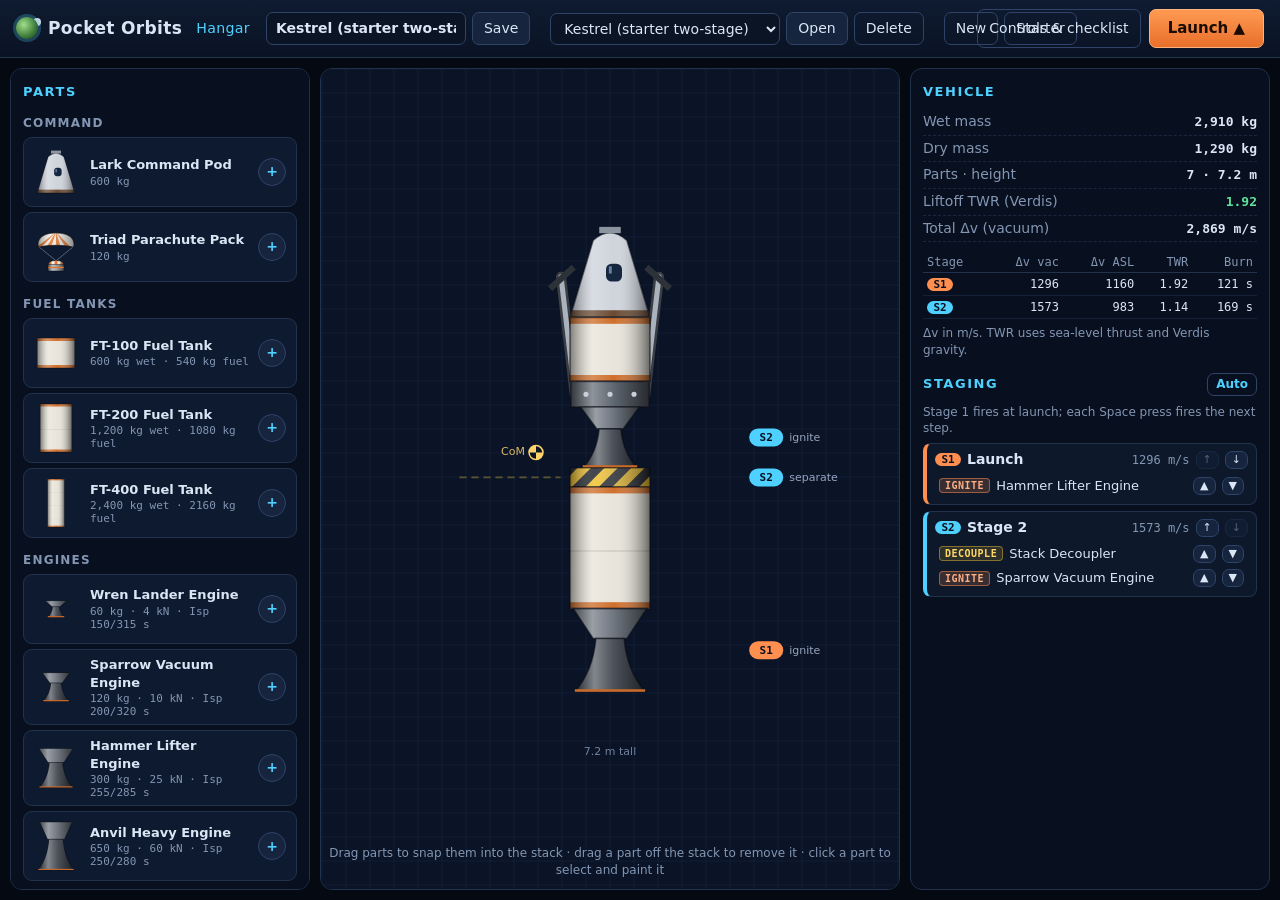
==== commit c2172704: "Add parachutes: two drogues, then three main canopies - Triad Parachute Pack sits on top of the pod " ====
--- a/index.html
+++ b/index.html
@@ -147,6 +147,17 @@
       </div>
       <p class="note">Time warp above 4× only works while coasting outside the atmosphere. It slows down by itself before
         sphere-of-influence changes, atmospheric entry, the ground and the start of a planned maneuver burn.</p>
+
+      <h2>Parachutes (Verdis only)</h2>
+      <ul>
+        <li>The <b>Triad Parachute Pack</b> goes on top of the pod and fires as the last stage. Press <kbd>Space</kbd> to arm it
+          any time; it opens by itself.</li>
+        <li>Falling through the air below 8 km and under 250 m/s, two <b>drogues</b> open. Below 2.5 km and under 90 m/s, the
+          three <b>mains</b> open one after another and the drogues are cut away.</li>
+        <li>Under the mains the craft hangs upright and can't be steered, touchdowns up to 7 m/s are safe, and time warp
+          goes up to 50×. The HUD's <b>TOUCHDOWN</b> row (and the map) give the time and speed to expect; a heavy craft
+          may need a short engine burn at the end.</li>
+      </ul>
 
       <h2>Cautions and warnings</h2>
       <ul>
--- a/css/style.css
+++ b/css/style.css
@@ -122,6 +122,7 @@
 .tag { flex-shrink: 0; white-space: nowrap; font: 700 10px var(--mono); padding: 1px 5px; border-radius: 4px; letter-spacing: .05em; }
 .tag.ignite { background: rgba(255,143,79,.18); color: #ffb084; border: 1px solid rgba(255,143,79,.5); }
 .tag.decouple { background: rgba(241,194,50,.14); color: #ffd866; border: 1px solid rgba(241,194,50,.45); }
+.tag.chute { background: rgba(157,255,207,.12); color: #b8ffdc; border: 1px solid rgba(157,255,207,.45); }
 #warnings div { font-size: 12px; padding: 6px 8px; border-radius: 7px; margin: 5px 0; }
 .warn-bad { background: rgba(255,93,93,.12); border: 1px solid rgba(255,93,93,.45); color: #ffc0c0; }
 .warn-warn { background: rgba(255,193,77,.1); border: 1px solid rgba(255,193,77,.4); color: #ffe0a3; }
